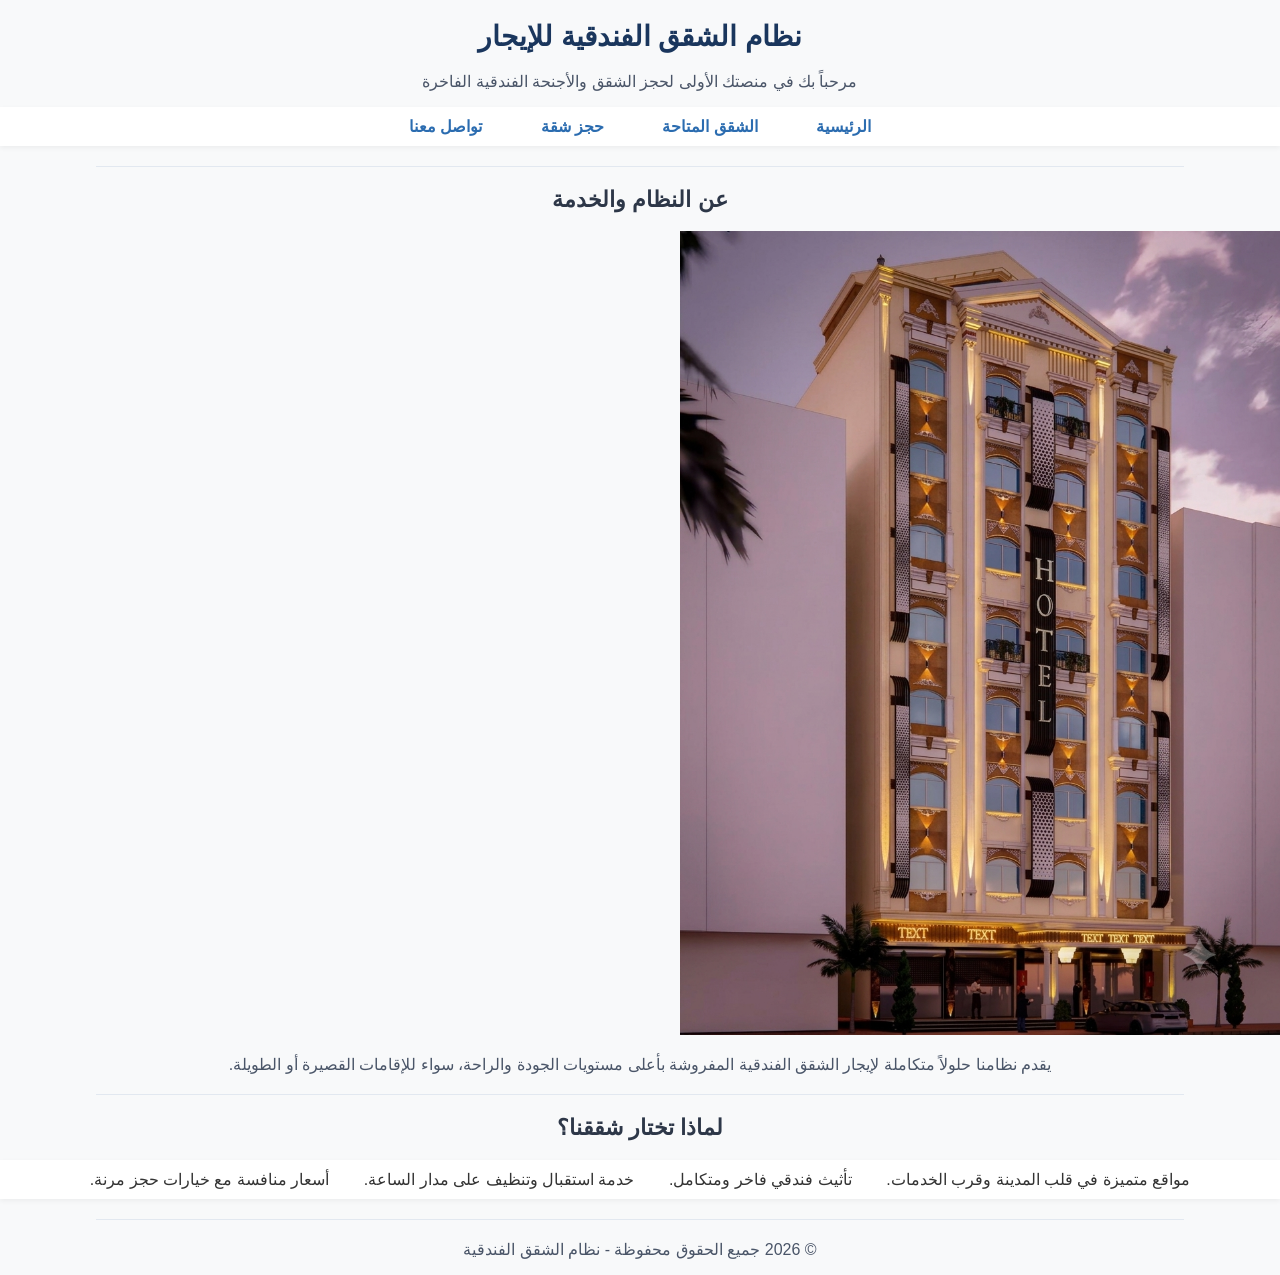
==== index.html @ b92b9612 "Update index.html" ====
<!DOCTYPE html>
<html lang="ar" dir="rtl">
<head>
    <meta charset="UTF-8">
    <meta name="viewport" content="width=device-width, initial-scale=1.0">
    <title>الرئيسية - نظام الشقق الفندقية</title>
    <link rel="stylesheet" href="CSS/style.css">


</head>
<body>

    <!-- الهيدر والتنقل -->
    <header>
        <h1>نظام الشقق الفندقية للإيجار</h1>
        <p>مرحباً بك في منصتك الأولى لحجز الشقق والأجنحة الفندقية الفاخرة</p>
        <nav>
            <ul>
                <li><a href="index.html">الرئيسية</a></li>
                <li><a href="apartments.html">الشقق المتاحة</a></li>
                <li><a href="booking.html">حجز شقة</a></li>
                <li><a href="contact.html">تواصل معنا</a></li>
            </ul>
        </nav>
    </header>

    <hr>

    <!-- المحتوى الرئيسي -->
    <main>
        <section>
            <h2>عن النظام والخدمة</h2>
            <!-- صورة واجهة المبنى الفندقي -->
            <img src="image1.jpg" alt="صورة الواجهة الخارجية للمبنى الفندقي" width="600">
            <p>يقدم نظامنا حلولاً متكاملة لإيجار الشقق الفندقية المفروشة بأعلى مستويات الجودة والراحة، سواء للإقامات القصيرة أو الطويلة.</p>
        </section>

        <hr>

        <section>
            <h2>لماذا تختار شققنا؟</h2>
            <ul>
                <li>مواقع متميزة في قلب المدينة وقرب الخدمات.</li>
                <li>تأثيث فندقي فاخر ومتكامل.</li>
                <li>خدمة استقبال وتنظيف على مدار الساعة.</li>
                <li>أسعار منافسة مع خيارات حجز مرنة.</li>
            </ul>
        </section>
    </main>

    <hr>

    <!-- الفوتر -->
    <footer>
        <p>&copy; 2026 جميع الحقوق محفوظة - نظام الشقق الفندقية</p>
    </footer>

</body>
</html>
---- CSS/style.css ----
body {
    font-family: 'Cairo', Tahoma, sans-serif;
    background-color: #f8f9fa;
    color: #333333;
    margin: 0;
    padding: 0;
    direction: rtl;
    text-align: right;
}

h1 {
    color: #1a365d;
    text-align: center;
    margin-top: 20px;
    font-size: 28px;
}

ul {
    list-style-type: none;
    padding: 0;
    text-align: center;
    background-color: #ffffff;
    margin: 15px 0;
    box-shadow: 0 2px 5px rgba(0,0,0,0.05);
}

ul li {
    display: inline-block;
    margin: 10px 15px;
}

ul li a {
    text-decoration: none;
    color: #2b6cb0;
    font-weight: bold;
    font-size: 16px;
    padding: 8px 12px;
    border-radius: 4px;
    transition: background-color 0.3s;
}

ul li a:hover {
    background-color: #ebf8ff;
    color: #2c5282;
}

hr {
    border: 0;
    height: 1px;
    background-color: #e2e8f0;
    margin: 20px auto;
    width: 85%;
}

h2 {
    color: #2d3748;
    text-align: center;
    font-size: 22px;
}

p {
    text-align: center;
    color: #4a5568;
}

form, .container {
    background: #ffffff;
    max-width: 600px;
    margin: 20px auto;
    padding: 25px;
    border-radius: 8px;
    box-shadow: 0 4px 10px rgba(0, 0, 0, 0.05);
    border: 1px solid #e2e8f0;
}

input[type="text"], input[type="email"], select {
    width: 100%;
    padding: 10px;
    margin: 8px 0 15px 0;
    display: inline-block;
    border: 1px solid #cbd5e0;
    border-radius: 4px;
    box-sizing: border-box;
    font-family: 'Cairo', sans-serif;
}

button, input[type="submit"] {
    background-color: #3182ce;
    color: white;
    padding: 12px 20px;
    border: none;
    border-radius: 4px;
    cursor: pointer;
    width: 100%;
    font-size: 16px;
    font-family: 'Cairo', sans-serif;
    transition: background-color 0.3s;
}

button:hover, input[type="submit"]:hover {
    background-color: #2b6cb;
                                          }
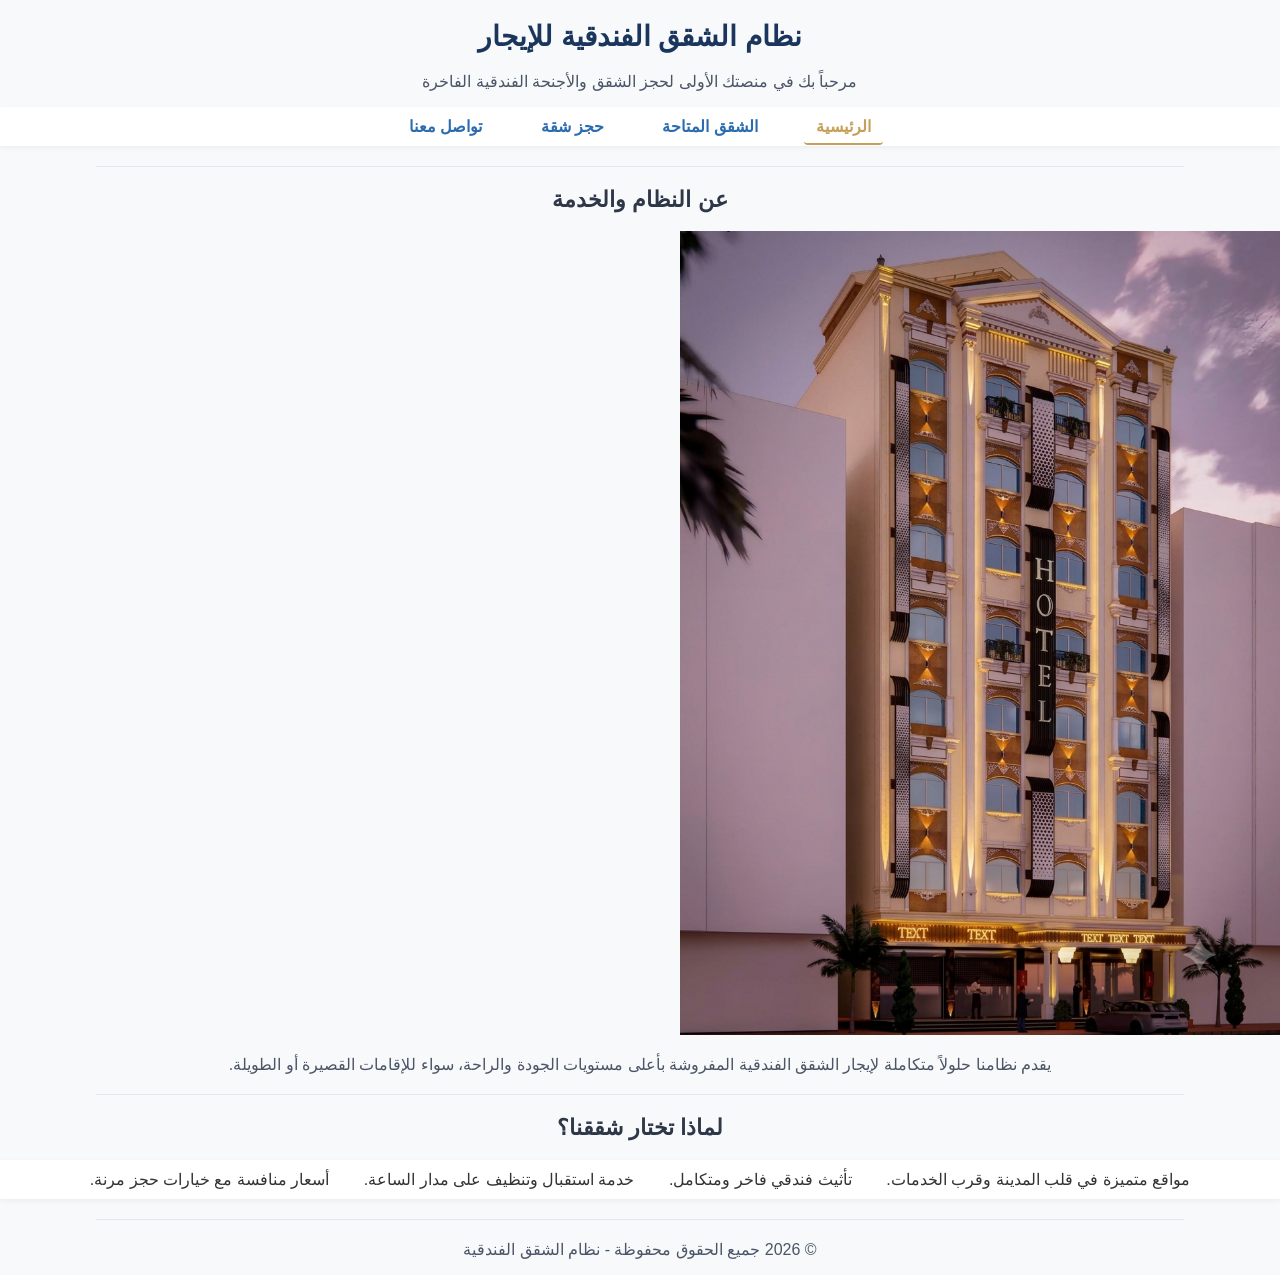
==== commit 8e24c0c3: "Update index.html" ====
--- a/index.html
+++ b/index.html
@@ -54,6 +54,7 @@
     <footer>
         <p>&copy; 2026 جميع الحقوق محفوظة - نظام الشقق الفندقية</p>
     </footer>
+<script src="js/script.js"></script>
 
 </body>
 </html>
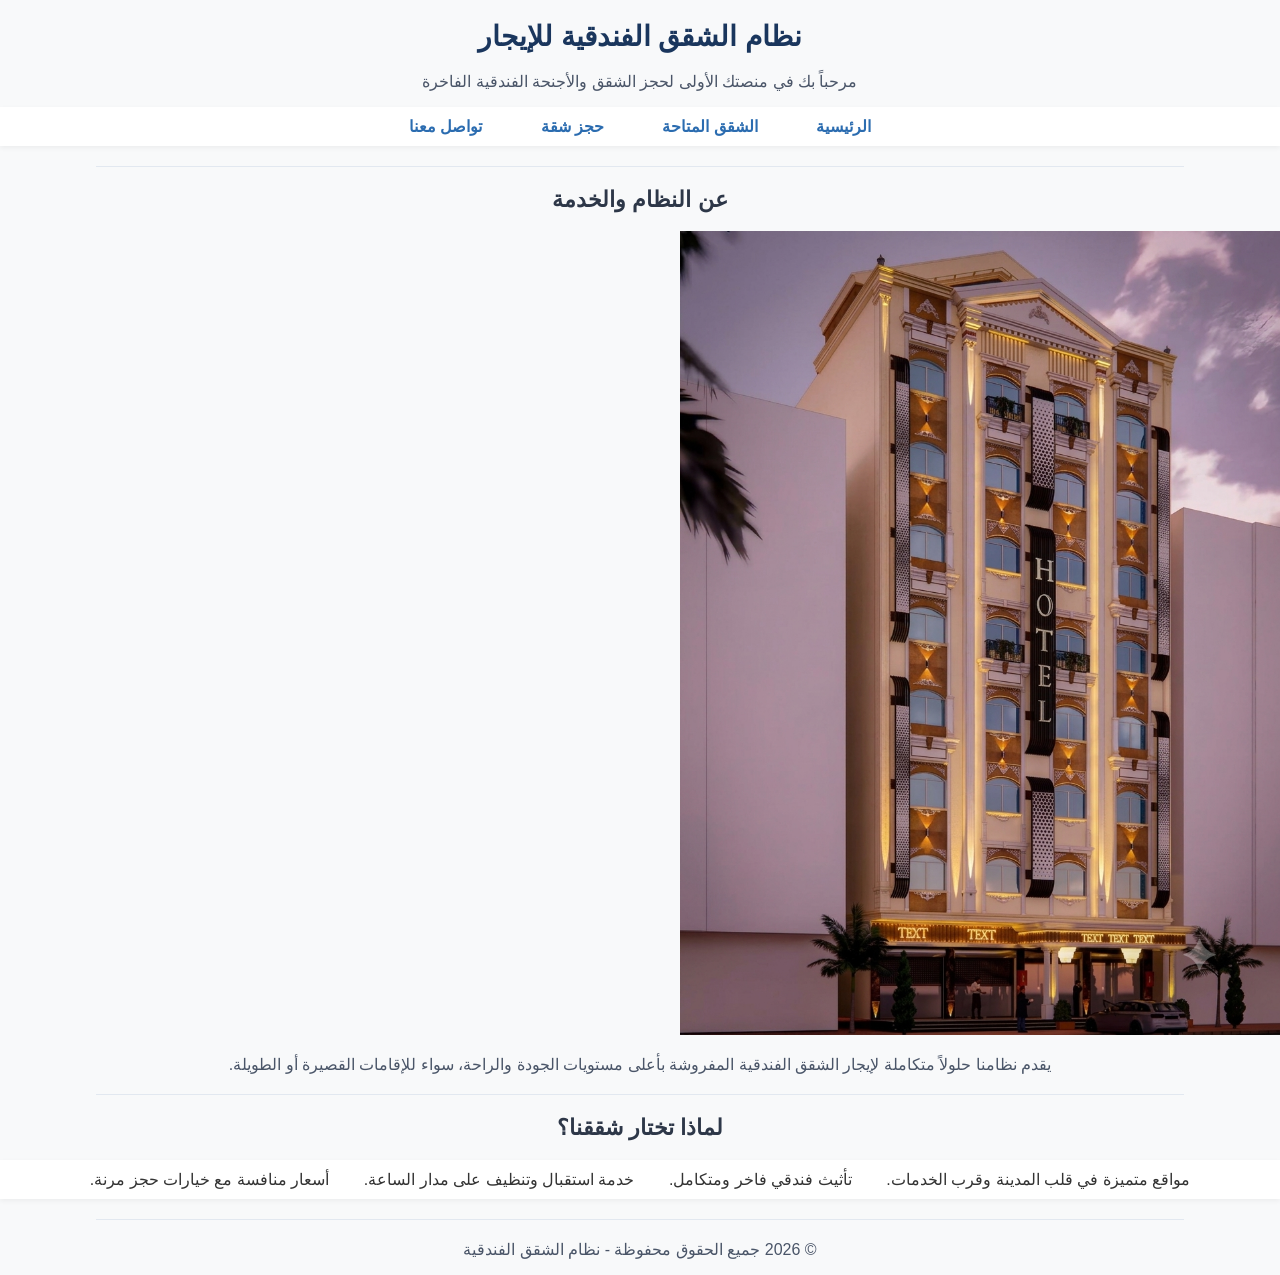
==== commit 9b9af19f: "Update index.html" ====
--- a/index.html
+++ b/index.html
@@ -47,6 +47,7 @@
             </ul>
         </section>
     </main>
+<script src="script.js"></script>
 
     <hr>
 
@@ -54,7 +55,5 @@
     <footer>
         <p>&copy; 2026 جميع الحقوق محفوظة - نظام الشقق الفندقية</p>
     </footer>
-<script src="js/script.js"></script>
-
 </body>
 </html>
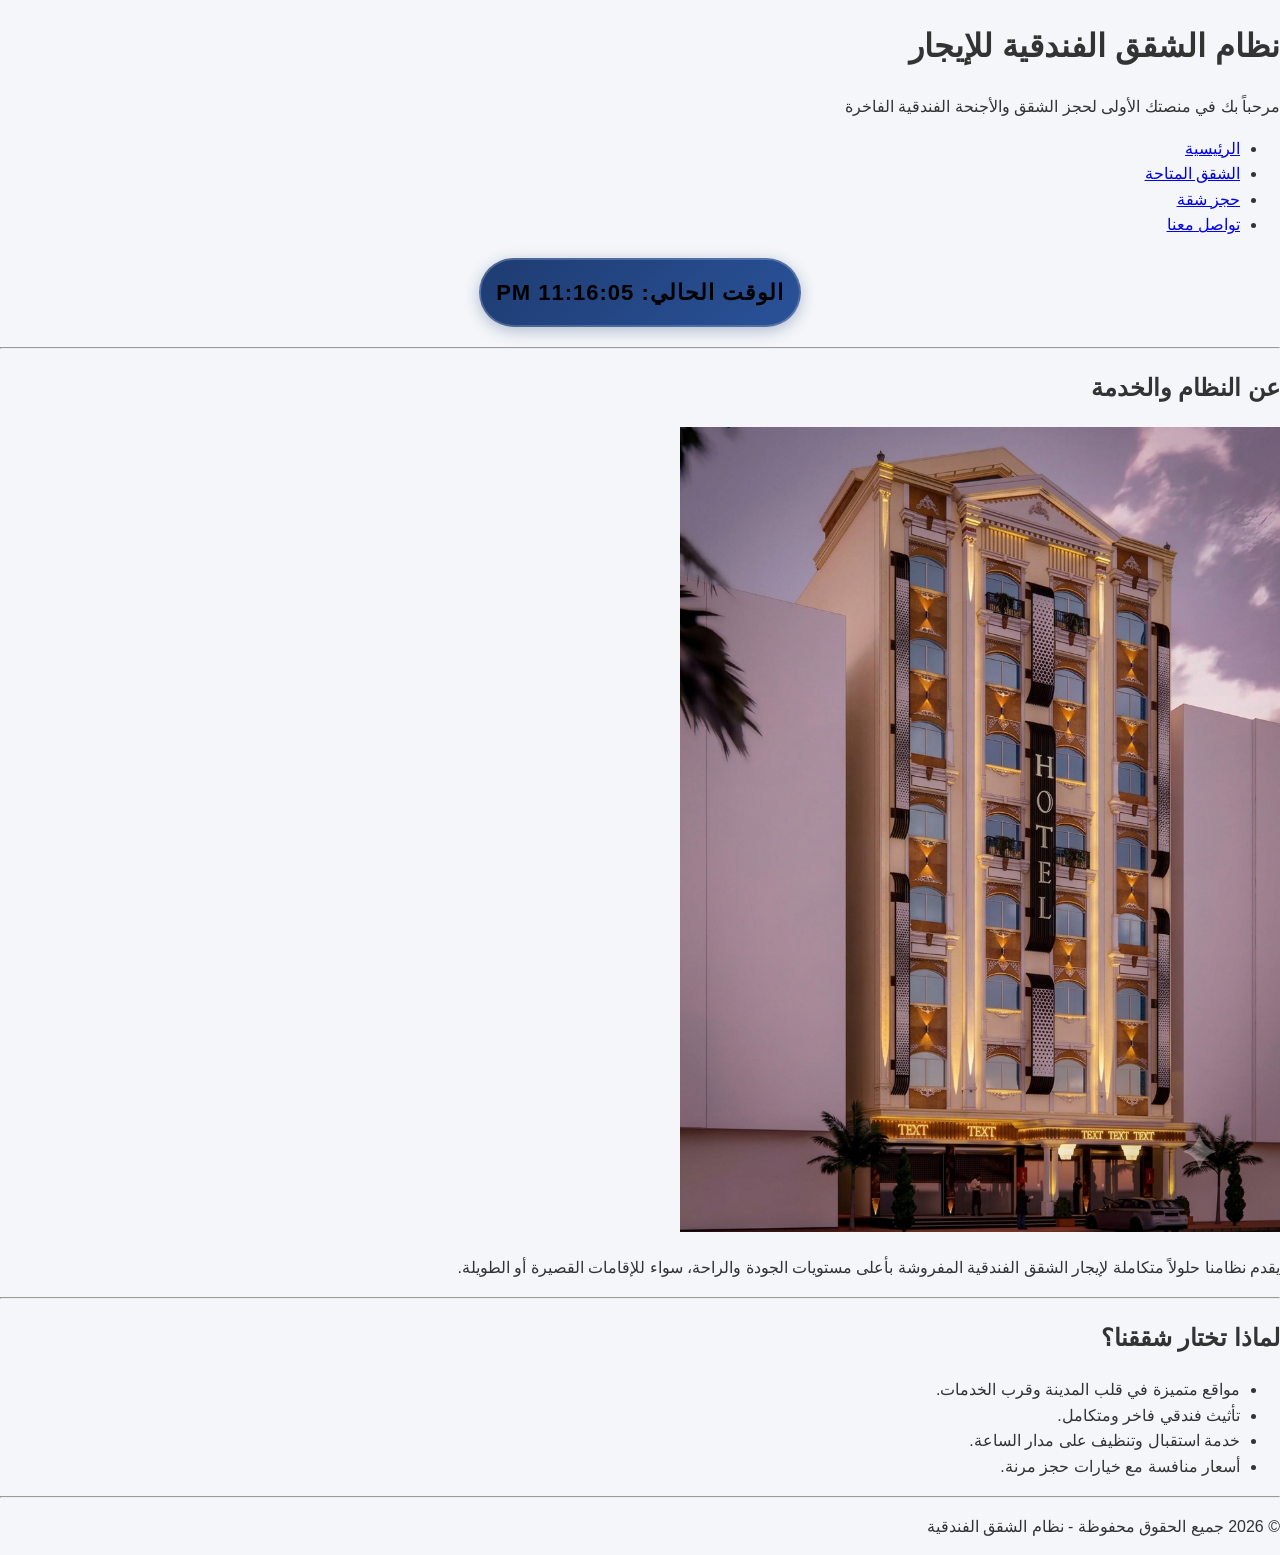
==== commit bdcbeada: "Update index.html" ====
--- a/index.html
+++ b/index.html
@@ -21,6 +21,7 @@
                 <li><a href="booking.html">حجز شقة</a></li>
                 <li><a href="contact.html">تواصل معنا</a></li>
             </ul>
+            <div id="myClock"></div>
         </nav>
     </header>
 
@@ -47,7 +48,7 @@
             </ul>
         </section>
     </main>
-<script src="script.js"></script>
+<script src="js/script.js"></script>
 
     <hr>
 
--- a/CSS/style.css
+++ b/CSS/style.css
@@ -1,104 +1,30 @@
 body {
-    font-family: 'Cairo', Tahoma, sans-serif;
-    background-color: #f8f9fa;
+    font-family: 'Segoe UI', Tahoma, Geneva, Verdana, sans-serif;
+    background-color: #f4f6f9;
     color: #333333;
     margin: 0;
     padding: 0;
-    direction: rtl;
-    text-align: right;
+    line-height: 1.6;
 }
 
-h1 {
-    color: #1a365d;
+#myClock {
+    background: linear-gradient(135deg, #1e3c72, #2a5298);
+    color: #ffffff;
+    font-size: 20px;
+    font-weight: bold;
     text-align: center;
-    margin-top: 20px;
-    font-size: 28px;
+    padding: 14px 20px;
+    margin: 20px auto;
+    width: fit-content;
+    min-width: 250px;
+    border-radius: 50px;
+    box-shadow: 0 4px 15px rgba(30, 60, 114, 0.3);
+    letter-spacing: 1px;
+    border: 2px solid rgba(255, 255, 255, 0.2);
+    transition: all 0.3s ease-in-out;
 }
 
-ul {
-    list-style-type: none;
-    padding: 0;
-    text-align: center;
-    background-color: #ffffff;
-    margin: 15px 0;
-    box-shadow: 0 2px 5px rgba(0,0,0,0.05);
+#myClock:hover {
+    transform: translateY(-2px);
+    box-shadow: 0 6px 20px rgba(30, 60, 114, 0.4);
 }
-
-ul li {
-    display: inline-block;
-    margin: 10px 15px;
-}
-
-ul li a {
-    text-decoration: none;
-    color: #2b6cb0;
-    font-weight: bold;
-    font-size: 16px;
-    padding: 8px 12px;
-    border-radius: 4px;
-    transition: background-color 0.3s;
-}
-
-ul li a:hover {
-    background-color: #ebf8ff;
-    color: #2c5282;
-}
-
-hr {
-    border: 0;
-    height: 1px;
-    background-color: #e2e8f0;
-    margin: 20px auto;
-    width: 85%;
-}
-
-h2 {
-    color: #2d3748;
-    text-align: center;
-    font-size: 22px;
-}
-
-p {
-    text-align: center;
-    color: #4a5568;
-}
-
-form, .container {
-    background: #ffffff;
-    max-width: 600px;
-    margin: 20px auto;
-    padding: 25px;
-    border-radius: 8px;
-    box-shadow: 0 4px 10px rgba(0, 0, 0, 0.05);
-    border: 1px solid #e2e8f0;
-}
-
-input[type="text"], input[type="email"], select {
-    width: 100%;
-    padding: 10px;
-    margin: 8px 0 15px 0;
-    display: inline-block;
-    border: 1px solid #cbd5e0;
-    border-radius: 4px;
-    box-sizing: border-box;
-    font-family: 'Cairo', sans-serif;
-}
-
-button, input[type="submit"] {
-    background-color: #3182ce;
-    color: white;
-    padding: 12px 20px;
-    border: none;
-    border-radius: 4px;
-    cursor: pointer;
-    width: 100%;
-    font-size: 16px;
-    font-family: 'Cairo', sans-serif;
-    transition: background-color 0.3s;
-}
-
-button:hover, input[type="submit"]:hover {
-    background-color: #2b6cb;
-                                          }
-  
-
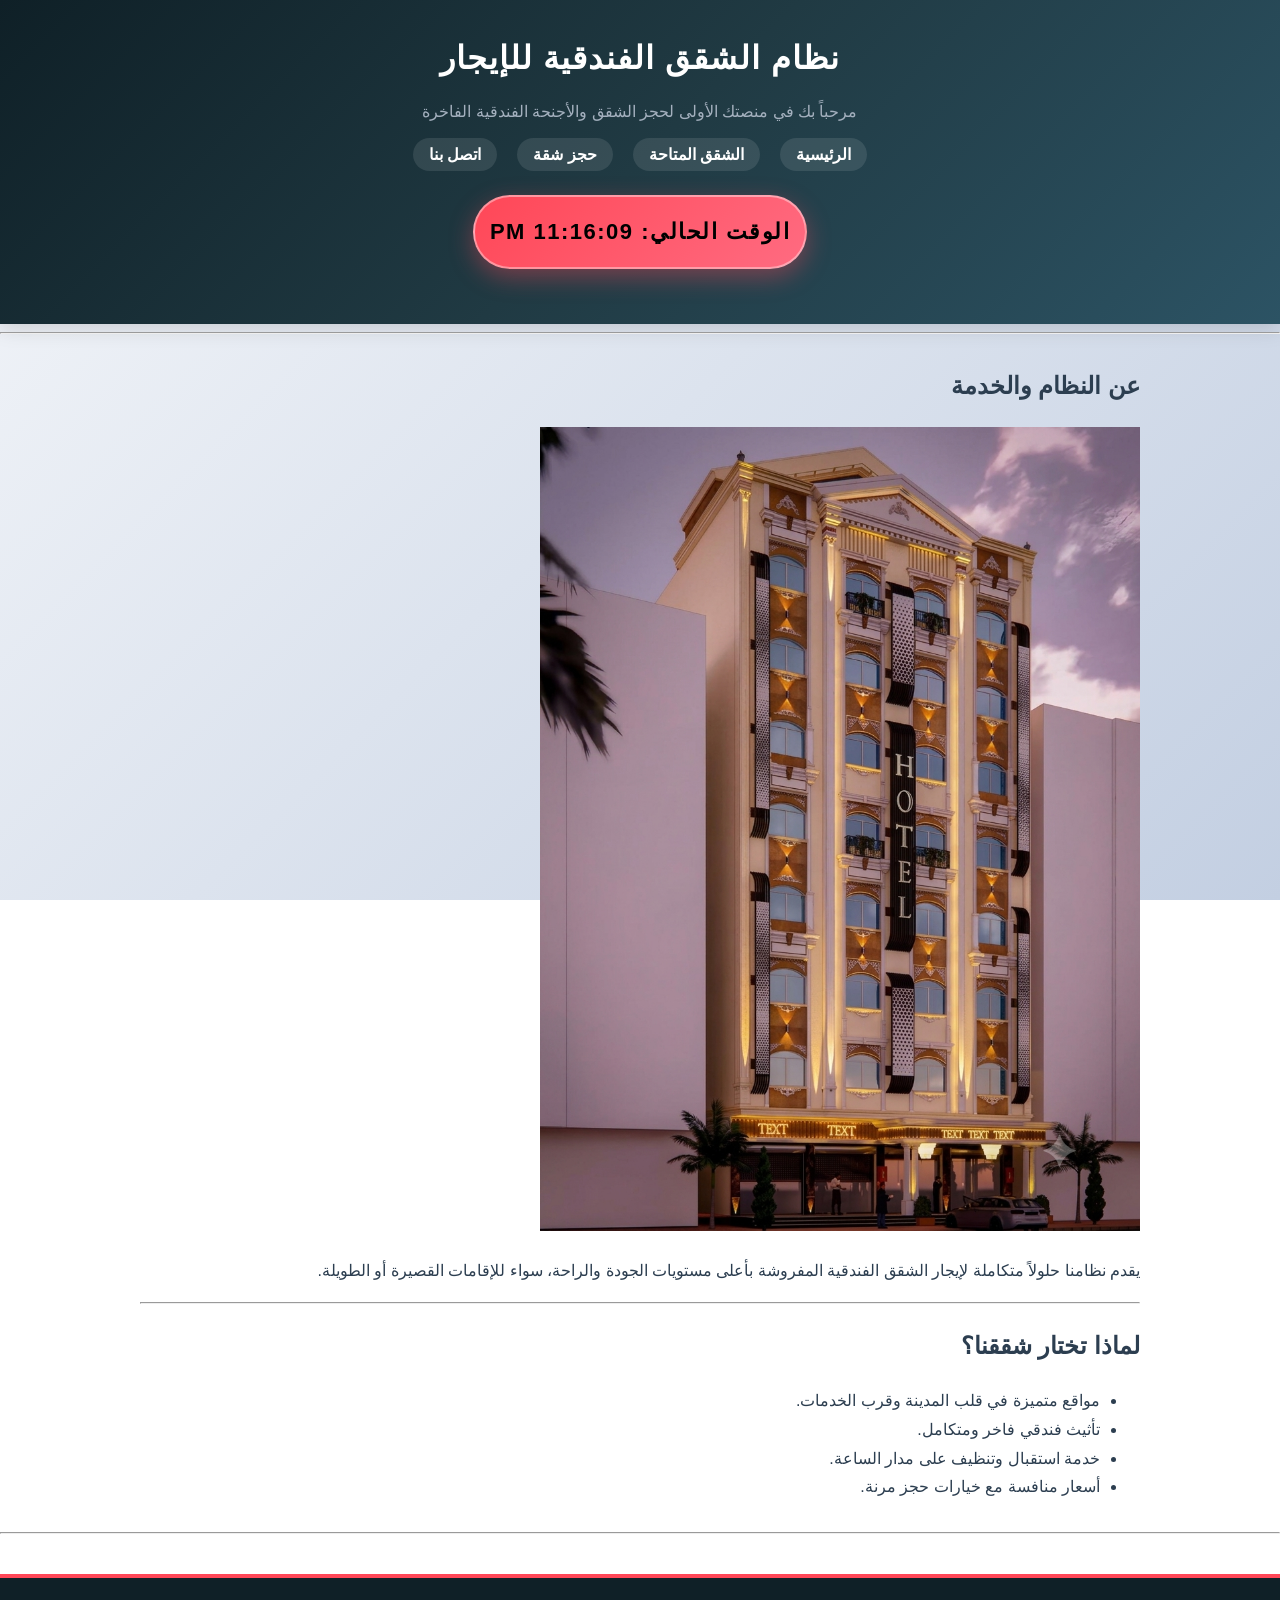
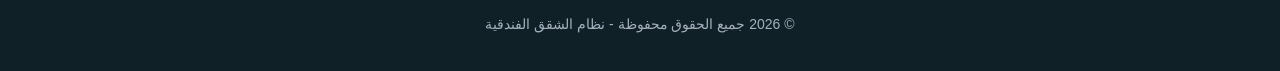
==== commit 9cc9e9b3: "Update index.html" ====
--- a/index.html
+++ b/index.html
@@ -14,15 +14,21 @@
     <header>
         <h1>نظام الشقق الفندقية للإيجار</h1>
         <p>مرحباً بك في منصتك الأولى لحجز الشقق والأجنحة الفندقية الفاخرة</p>
-        <nav>
-            <ul>
-                <li><a href="index.html">الرئيسية</a></li>
-                <li><a href="apartments.html">الشقق المتاحة</a></li>
-                <li><a href="booking.html">حجز شقة</a></li>
-                <li><a href="contact.html">تواصل معنا</a></li>
-            </ul>
-            <div id="myClock"></div>
-        </nav>
+        <nav class="navbar">
+    <div class="menu-toggle" onclick="toggleMenu()">
+        <span></span>
+        <span></span>
+        <span></span>
+    </div>
+    <ul class="nav-links" id="navLinks">
+        <li><a href="index.html">الرئيسية</a></li>
+        <li><a href="apartments.html">الشقق المتاحة</a></li>
+        <li><a href="booking.html">حجز شقة</a></li>
+        <li><a href="contact.html">اتصل بنا</a></li>
+    </ul>
+    <div id="myClock"></div>
+</nav>
+
     </header>
 
     <hr>
--- a/CSS/style.css
+++ b/CSS/style.css
@@ -1,30 +1,120 @@
 body {
     font-family: 'Segoe UI', Tahoma, Geneva, Verdana, sans-serif;
-    background-color: #f4f6f9;
-    color: #333333;
+    background: linear-gradient(135deg, #f5f7fa 0%, #c3cfe2 100%);
+    background-attachment: fixed;
+    color: #2c3e50;
     margin: 0;
     padding: 0;
-    line-height: 1.6;
+    line-height: 1.8;
+}
+
+header {
+    background: linear-gradient(135deg, #0f2027, #203a43, #2c5364);
+    color: #ffffff;
+    padding: 30px 20px;
+    text-align: center;
+    box-shadow: 0 4px 20px rgba(0, 0, 0, 0.15);
+}
+
+header h1 {
+    margin: 0 0 10px 0;
+    font-size: 32px;
+    letter-spacing: 1px;
+}
+
+header p {
+    margin: 0;
+    color: #a4b0be;
+    font-size: 16px;
+}
+
+nav ul {
+    list-style: none;
+    padding: 0;
+    margin: 15px 0 0 0;
+    display: flex;
+    justify-content: center;
+    gap: 20px;
+    flex-wrap: wrap;
+}
+
+nav ul li a {
+    color: #ffffff;
+    text-decoration: none;
+    font-weight: 600;
+    padding: 8px 16px;
+    border-radius: 20px;
+    background: rgba(255, 255, 255, 0.1);
+    transition: all 0.3s ease;
+}
+
+nav ul li a:hover {
+    background: #ff4757;
+    color: #ffffff;
+    transform: translateY(-2px);
 }
 
 #myClock {
-    background: linear-gradient(135deg, #1e3c72, #2a5298);
+    background: linear-gradient(135deg, #ff4757, #ff6b81);
     color: #ffffff;
-    font-size: 20px;
+    font-size: 21px;
     font-weight: bold;
     text-align: center;
-    padding: 14px 20px;
-    margin: 20px auto;
+    padding: 15px 25px;
+    margin: 25px auto;
     width: fit-content;
-    min-width: 250px;
+    min-width: 270px;
     border-radius: 50px;
-    box-shadow: 0 4px 15px rgba(30, 60, 114, 0.3);
-    letter-spacing: 1px;
-    border: 2px solid rgba(255, 255, 255, 0.2);
-    transition: all 0.3s ease-in-out;
+    box-shadow: 0 8px 25px rgba(255, 71, 87, 0.4);
+    letter-spacing: 1.5px;
+    border: 2px solid rgba(255, 255, 255, 0.4);
+    transition: all 0.4s ease-in-out;
+    animation: pulseGlow 2s infinite;
 }
 
 #myClock:hover {
-    transform: translateY(-2px);
-    box-shadow: 0 6px 20px rgba(30, 60, 114, 0.4);
+    transform: scale(1.05);
+    box-shadow: 0 10px 30px rgba(255, 71, 87, 0.6);
 }
+
+@keyframes pulseGlow {
+    0% {
+        box-shadow: 0 0 0 0 rgba(255, 71, 87, 0.5);
+    }
+    70% {
+        box-shadow: 0 0 0 12px rgba(255, 71, 87, 0);
+    }
+    100% {
+        box-shadow: 0 0 0 0 rgba(255, 71, 87, 0);
+    }
+}
+
+main {
+    max-width: 1000px;
+    margin: 30px auto;
+    padding: 0 20px;
+}
+
+article {
+    background: #ffffff;
+    padding: 25px;
+    margin-bottom: 25px;
+    border-radius: 16px;
+    box-shadow: 0 6px 20px rgba(0, 0, 0, 0.08);
+    transition: transform 0.3s ease, box-shadow 0.3s ease;
+}
+
+article:hover {
+    transform: translateY(-5px);
+    box-shadow: 0 12px 30px rgba(0, 0, 0, 0.12);
+}
+
+footer {
+    background: #0f2027;
+    color: #a4b0be;
+    text-align: center;
+    padding: 20px;
+    margin-top: 40px;
+    font-size: 14px;
+    border-top: 4px solid #ff4757;
+}
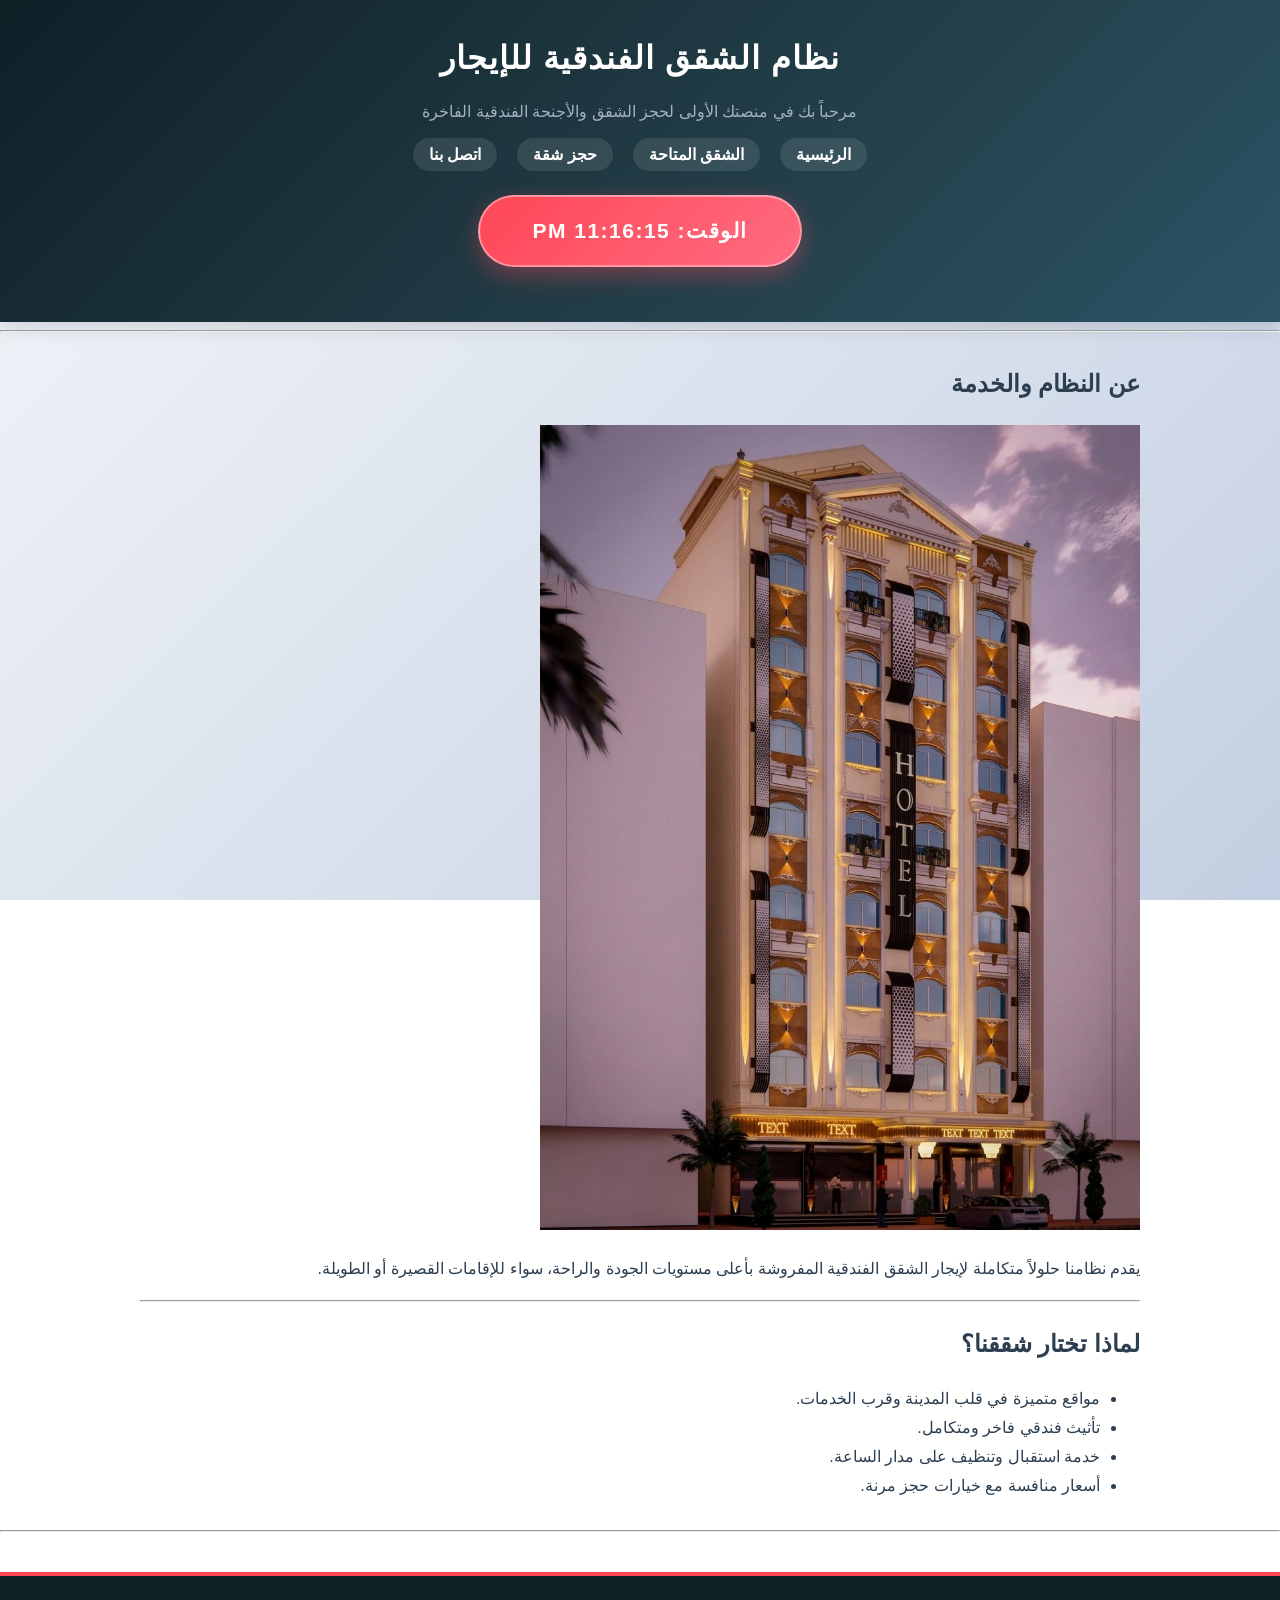
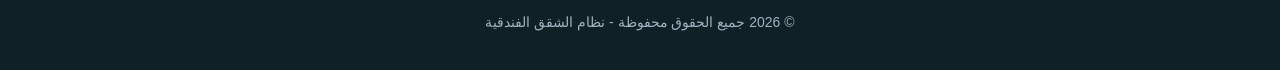
==== commit 4c37ac96: "Update index.html" ====
--- a/index.html
+++ b/index.html
@@ -12,24 +12,25 @@
 
     <!-- الهيدر والتنقل -->
     <header>
-        <h1>نظام الشقق الفندقية للإيجار</h1>
-        <p>مرحباً بك في منصتك الأولى لحجز الشقق والأجنحة الفندقية الفاخرة</p>
-        <nav class="navbar">
-    <div class="menu-toggle" onclick="toggleMenu()">
-        <span></span>
-        <span></span>
-        <span></span>
-    </div>
-    <ul class="nav-links" id="navLinks">
-        <li><a href="index.html">الرئيسية</a></li>
-        <li><a href="apartments.html">الشقق المتاحة</a></li>
-        <li><a href="booking.html">حجز شقة</a></li>
-        <li><a href="contact.html">اتصل بنا</a></li>
-    </ul>
+    <h1>نظام الشقق الفندقية للإيجار</h1>
+    <p>مرحباً بك في منصتك الأولى لحجز الشقق والأجنحة الفندقية الفاخرة</p>
+    
+    <nav class="navbar">
+        <div class="menu-toggle" onclick="toggleMenu()">
+            <span></span>
+            <span></span>
+            <span></span>
+        </div>
+        <ul class="nav-links" id="navLinks">
+            <li><a href="index.html">الرئيسية</a></li>
+            <li><a href="apartments.html">الشقق المتاحة</a></li>
+            <li><a href="booking.html">حجز شقة</a></li>
+            <li><a href="contact.html">اتصل بنا</a></li>
+        </ul>
+    </nav>
+    
     <div id="myClock"></div>
-</nav>
-
-    </header>
+</header>
 
     <hr>
 
--- a/CSS/style.css
+++ b/CSS/style.css
@@ -118,3 +118,39 @@
     font-size: 14px;
     border-top: 4px solid #ff4757;
 }
+
+@media (max-width: 768px) {
+    .menu-toggle {
+        display: flex !important;
+        position: absolute;
+        left: 20px;
+        top: 20px;
+    }
+
+    .nav-links {
+        display: none !important;
+        flex-direction: column;
+        width: 100%;
+        background: rgba(15, 32, 39, 0.98);
+        position: absolute;
+        top: 70px;
+        left: 0;
+        padding: 20px 0;
+        border-radius: 0 0 15px 15px;
+        box-shadow: 0 10px 20px rgba(0,0,0,0.3);
+        z-index: 1000;
+    }
+
+    .nav-links.active {
+        display: flex !important;
+    }
+
+    .nav-links li {
+        text-align: center;
+        margin: 10px 0;
+    }
+    
+    .navbar {
+        position: relative;
+    }
+}
